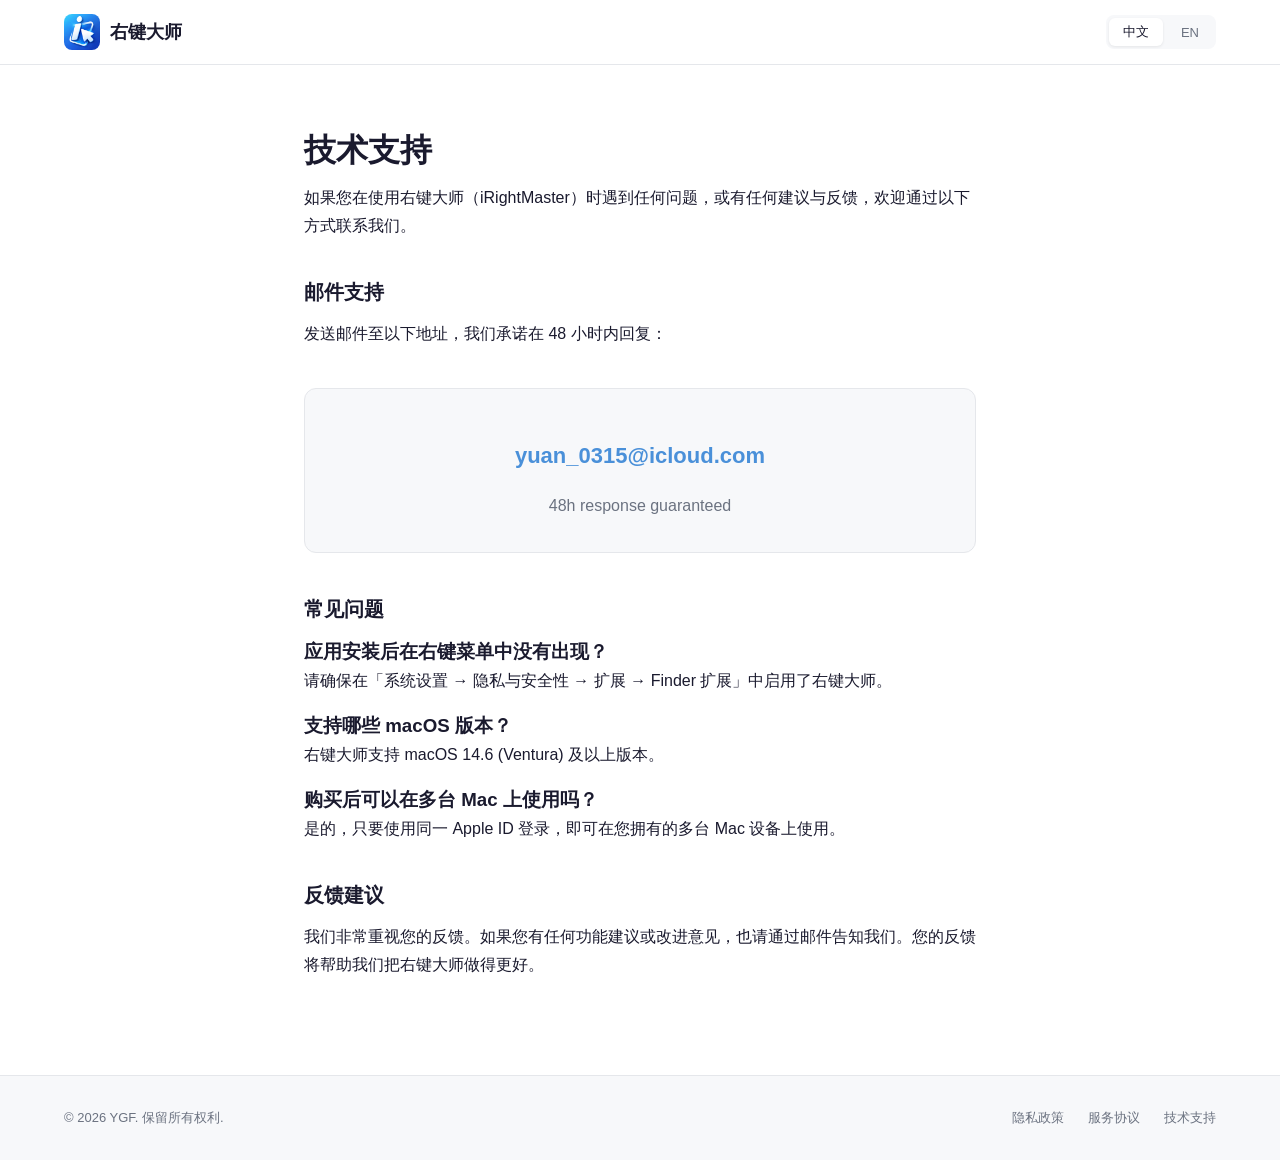
==== support.html @ efb4d160 "第一次提交" ====
<!DOCTYPE html>
<html lang="zh-CN">
<head>
  <meta charset="UTF-8">
  <meta name="viewport" content="width=device-width, initial-scale=1.0">
  <title>技术支持 - 右键大师</title>
  <link rel="stylesheet" href="css/style.css">
</head>
<body>

  <header class="header">
    <div class="header-inner">
      <a href="index.html" class="logo">
        <img src="img/logo.png" alt="logo">
        <span data-i18n="siteTitle">右键大师</span>
      </a>
      <div class="lang-switch">
        <button data-lang="zh" class="active" onclick="setLang('zh')">中文</button>
        <button data-lang="en" onclick="setLang('en')">EN</button>
      </div>
    </div>
  </header>

  <main class="page-content">
    <h1 data-i18n="supportTitle">技术支持</h1>

    <p data-i18n="supportIntro">如果您在使用右键大师（iRightMaster）时遇到任何问题，或有任何建议与反馈，欢迎通过以下方式联系我们。</p>

    <h2 data-i18n="supportEmailTitle">邮件支持</h2>
    <p data-i18n="supportEmailDesc">发送邮件至以下地址，我们承诺在 48 小时内回复：</p>

    <div class="support-card">
      <p class="email"><a href="mailto:yuan_0315@icloud.com">yuan_0315@icloud.com</a></p>
      <p>48h response guaranteed</p>
    </div>

    <h2 data-i18n="supportFAQTitle">常见问题</h2>

    <h3 data-i18n="supportFAQ1Q">应用安装后在右键菜单中没有出现？</h3>
    <p data-i18n="supportFAQ1A">请确保在「系统设置 → 隐私与安全性 → 扩展 → Finder 扩展」中启用了右键大师。</p>

    <h3 data-i18n="supportFAQ2Q">支持哪些 macOS 版本？</h3>
    <p data-i18n="supportFAQ2A">右键大师支持 macOS 14.6 (Ventura) 及以上版本。</p>

    <h3 data-i18n="supportFAQ3Q">购买后可以在多台 Mac 上使用吗？</h3>
    <p data-i18n="supportFAQ3A">是的，只要使用同一 Apple ID 登录，即可在您拥有的多台 Mac 设备上使用。</p>

    <h2 data-i18n="supportTipTitle">反馈建议</h2>
    <p data-i18n="supportTipContent">我们非常重视您的反馈。如果您有任何功能建议或改进意见，也请通过邮件告知我们。您的反馈将帮助我们把右键大师做得更好。</p>
  </main>

  <footer class="footer">
    <div class="footer-inner">
      <span class="footer-copyright" data-i18n="copyright">© 2026 YGF. 保留所有权利.</span>
      <nav class="footer-links">
        <a href="privacy.html" data-i18n="privacy">隐私政策</a>
        <a href="terms.html" data-i18n="terms">服务协议</a>
        <a href="support.html" data-i18n="support">技术支持</a>
      </nav>
    </div>
  </footer>

  <script src="js/i18n.js"></script>
</body>
</html>
---- css/style.css ----
* {
  margin: 0;
  padding: 0;
  box-sizing: border-box;
}

:root {
  --primary: #1a1a2e;
  --accent: #4a90d9;
  --bg: #ffffff;
  --bg-alt: #f7f8fa;
  --text: #1a1a2e;
  --text-secondary: #6b7280;
  --border: #e5e7eb;
  --radius: 12px;
}

html {
  scroll-behavior: smooth;
}

body {
  font-family: -apple-system, BlinkMacSystemFont, "SF Pro Text", "Helvetica Neue", Arial, sans-serif;
  color: var(--text);
  background: var(--bg);
  line-height: 1.6;
  min-height: 100vh;
  display: flex;
  flex-direction: column;
}

a {
  color: var(--accent);
  text-decoration: none;
}

a:hover {
  text-decoration: underline;
}

/* Header */
.header {
  position: sticky;
  top: 0;
  background: rgba(255, 255, 255, 0.92);
  backdrop-filter: blur(12px);
  -webkit-backdrop-filter: blur(12px);
  border-bottom: 1px solid var(--border);
  z-index: 100;
}

.header-inner {
  max-width: 1200px;
  margin: 0 auto;
  padding: 0 24px;
  height: 64px;
  display: flex;
  align-items: center;
  justify-content: space-between;
}

.logo {
  display: flex;
  align-items: center;
  gap: 10px;
  font-size: 18px;
  font-weight: 600;
  color: var(--text);
  text-decoration: none;
}

.logo:hover {
  text-decoration: none;
}

.logo img {
  width: 36px;
  height: 36px;
  border-radius: 8px;
}

.logo-placeholder {
  width: 36px;
  height: 36px;
  border-radius: 8px;
  background: image("/img/logo.png");
  display: flex;
  align-items: center;
  justify-content: center;
  color: #fff;
  font-size: 16px;
  font-weight: 700;
  flex-shrink: 0;
}

.lang-switch {
  display: flex;
  gap: 4px;
  background: var(--bg-alt);
  border-radius: 8px;
  padding: 3px;
}

.lang-switch button {
  border: none;
  background: transparent;
  padding: 5px 14px;
  border-radius: 6px;
  font-size: 13px;
  cursor: pointer;
  color: var(--text-secondary);
  font-weight: 500;
  transition: all 0.2s;
}

.lang-switch button.active {
  background: #fff;
  color: var(--text);
  box-shadow: 0 1px 3px rgba(0, 0, 0, 0.08);
}

/* Hero */
.hero {
  text-align: center;
  padding: 80px 24px 40px;
  max-width: 800px;
  margin: 0 auto;
}

.hero h1 {
  font-size: 42px;
  font-weight: 700;
  letter-spacing: -0.5px;
  margin-bottom: 16px;
}

.hero p {
  font-size: 18px;
  color: var(--text-secondary);
  max-width: 560px;
  margin: 0 auto 32px;
}

.download-btn {
  display: inline-flex;
  align-items: center;
  gap: 8px;
  background: var(--primary);
  color: #fff;
  padding: 14px 32px;
  border-radius: 10px;
  font-size: 16px;
  font-weight: 600;
  transition: opacity 0.2s;
}

.download-btn:hover {
  opacity: 0.88;
  text-decoration: none;
}

.download-btn svg {
  width: 20px;
  height: 20px;
}

/* Carousel */
.carousel {
  position: relative;
  max-width: 1000px;
  margin: 0 auto;
  padding: 40px 24px 80px;
}

.carousel-viewport {
  overflow: hidden;
  border-radius: var(--radius);
  border: 1px solid var(--border);
  background: var(--bg-alt);
}

.carousel-track {
  display: flex;
  transition: transform 0.5s cubic-bezier(0.4, 0, 0.2, 1);
  will-change: transform;
}

.carousel-slide {
  min-width: 100%;
  position: relative;
}

.carousel-slide img {
  display: block;
  width: 100%;
  height: auto;
}

.carousel-btn {
  position: absolute;
  top: 50%;
  transform: translateY(-calc(50% + 20px));
  width: 44px;
  height: 44px;
  border-radius: 50%;
  border: none;
  background: rgba(255, 255, 255, 0.9);
  box-shadow: 0 2px 8px rgba(0, 0, 0, 0.1);
  cursor: pointer;
  display: flex;
  align-items: center;
  justify-content: center;
  color: var(--text);
  transition: background 0.2s, box-shadow 0.2s;
  z-index: 2;
}

.carousel-btn:hover {
  background: #fff;
  box-shadow: 0 4px 16px rgba(0, 0, 0, 0.15);
}

.carousel-prev {
  left: 36px;
}

.carousel-next {
  right: 36px;
}

.carousel-dots {
  display: flex;
  justify-content: center;
  gap: 8px;
  margin-top: 20px;
}

.carousel-dot {
  width: 8px;
  height: 8px;
  border-radius: 50%;
  border: none;
  background: var(--border);
  cursor: pointer;
  padding: 0;
  transition: background 0.2s, transform 0.2s;
}

.carousel-dot.active {
  background: var(--primary);
  transform: scale(1.25);
}

/* Footer */
.footer {
  margin-top: auto;
  border-top: 1px solid var(--border);
  background: var(--bg-alt);
}

.footer-inner {
  max-width: 1200px;
  margin: 0 auto;
  padding: 32px 24px;
  display: flex;
  align-items: center;
  justify-content: space-between;
  flex-wrap: wrap;
  gap: 16px;
}

.footer-copyright {
  font-size: 13px;
  color: var(--text-secondary);
}

.footer-links {
  display: flex;
  gap: 24px;
}

.footer-links a {
  font-size: 13px;
  color: var(--text-secondary);
  transition: color 0.2s;
}

.footer-links a:hover {
  color: var(--text);
  text-decoration: none;
}

/* Subpage Content */
.page-content {
  max-width: 720px;
  margin: 0 auto;
  padding: 60px 24px 80px;
  flex: 1;
}

.page-content h1 {
  font-size: 32px;
  font-weight: 700;
  margin-bottom: 8px;
}

.page-content .update-date {
  font-size: 13px;
  color: var(--text-secondary);
  margin-bottom: 40px;
}

.page-content h2 {
  font-size: 20px;
  font-weight: 600;
  margin-top: 36px;
  margin-bottom: 12px;
}

.page-content p {
  margin-bottom: 16px;
  color: var(--text);
  line-height: 1.75;
}

.page-content ul {
  margin-bottom: 16px;
  padding-left: 20px;
}

.page-content li {
  margin-bottom: 8px;
  line-height: 1.75;
}

/* Support page */
.support-card {
  background: var(--bg-alt);
  border: 1px solid var(--border);
  border-radius: var(--radius);
  padding: 32px;
  text-align: center;
  margin: 40px 0;
}

.support-card .email {
  font-size: 22px;
  font-weight: 600;
  color: var(--accent);
  margin: 16px 0;
}

.support-card p {
  color: var(--text-secondary);
  margin-bottom: 0;
}

/* Responsive */
@media (max-width: 768px) {
  .hero h1 {
    font-size: 30px;
  }

  .hero p {
    font-size: 16px;
  }

  .posters {
    grid-template-columns: 1fr;
  }

  .carousel-btn {
    width: 36px;
    height: 36px;
  }

  .carousel-prev {
    left: 28px;
  }

  .carousel-next {
    right: 28px;
  }

  .footer-inner {
    flex-direction: column;
    text-align: center;
  }

  .footer-links {
    flex-wrap: wrap;
    justify-content: center;
  }
}
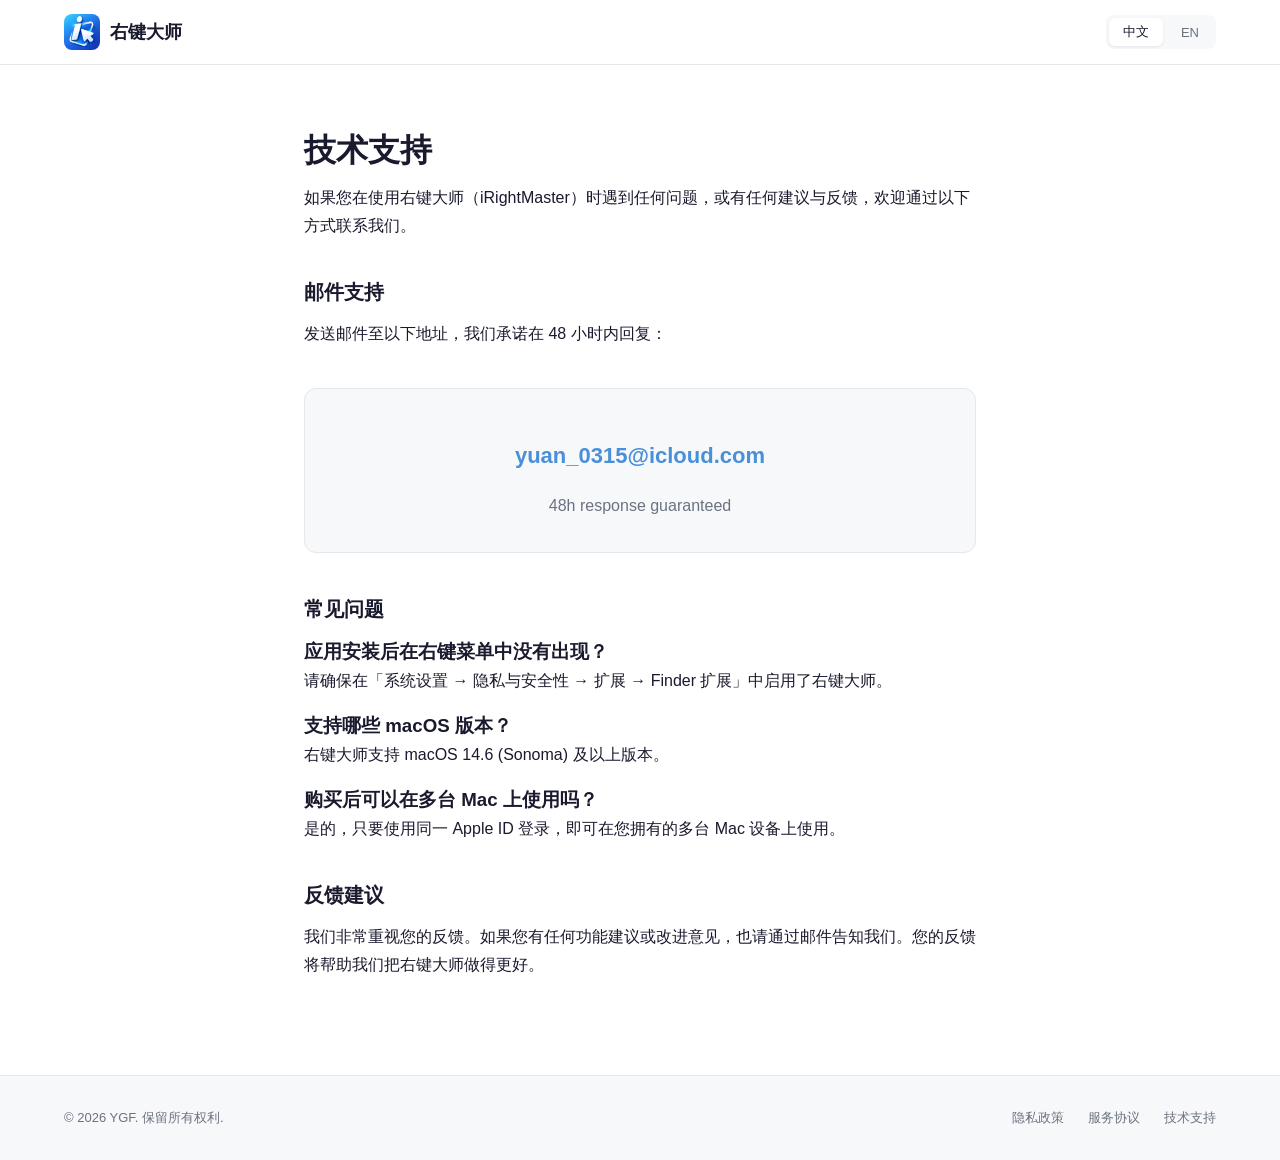
==== commit 2daa33e1: "修复错误的系统名称" ====
--- a/support.html
+++ b/support.html
@@ -40,7 +40,7 @@
     <p data-i18n="supportFAQ1A">请确保在「系统设置 → 隐私与安全性 → 扩展 → Finder 扩展」中启用了右键大师。</p>
 
     <h3 data-i18n="supportFAQ2Q">支持哪些 macOS 版本？</h3>
-    <p data-i18n="supportFAQ2A">右键大师支持 macOS 14.6 (Ventura) 及以上版本。</p>
+    <p data-i18n="supportFAQ2A">右键大师支持 macOS 14.6 (Sonoma) 及以上版本。</p>
 
     <h3 data-i18n="supportFAQ3Q">购买后可以在多台 Mac 上使用吗？</h3>
     <p data-i18n="supportFAQ3A">是的，只要使用同一 Apple ID 登录，即可在您拥有的多台 Mac 设备上使用。</p>
